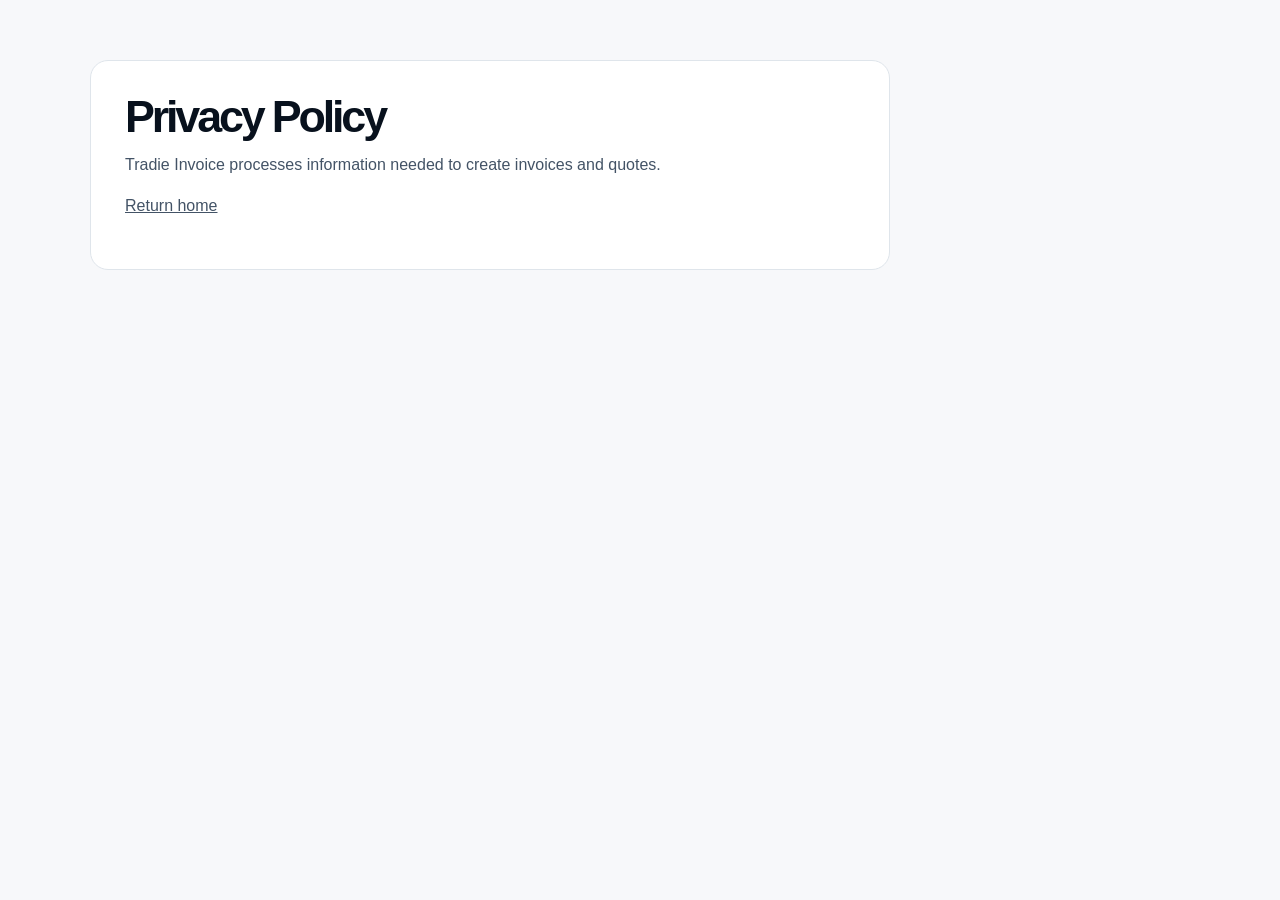
==== docs/privacy.html @ d1709509 "Add privacy page" ====
<!doctype html><html><head><meta charset="utf-8"><title>Privacy — Tradie Invoice</title><link rel="stylesheet" href="style.css"></head><body><main class="legal"><div class="wrap"><article><h1>Privacy Policy</h1><p>Tradie Invoice processes information needed to create invoices and quotes.</p><p><a href="index.html">Return home</a></p></article></div></main></body></html>
---- docs/style.css ----
:root{--ink:#08111d;--panel:#101d2c;--yellow:#ffc107;--paper:#f7f8fa;--muted:#607083;--line:#dfe5eb}*{box-sizing:border-box}html{scroll-behavior:smooth}body{margin:0;font-family:Inter,Arial,sans-serif;color:var(--ink);background:var(--paper);line-height:1.55}a{color:inherit}.wrap{width:min(1100px,calc(100% - 36px));margin:auto}.top{background:var(--ink);color:#fff}.nav{min-height:72px;display:flex;align-items:center;justify-content:space-between;gap:18px}.brand{font-weight:900;letter-spacing:-.04em;font-size:1.35rem}.brand span{color:var(--yellow)}.navlinks{display:flex;gap:18px;align-items:center;font-weight:700;font-size:.92rem}.navlinks a{text-decoration:none}.hero{background:linear-gradient(135deg,#08111d 0%,#11263b 100%);color:#fff;padding:82px 0 90px}.hero-grid{display:grid;grid-template-columns:1.2fr .8fr;gap:46px;align-items:center}.eyebrow{display:inline-block;background:rgba(255,193,7,.14);color:#ffd451;border:1px solid rgba(255,193,7,.35);padding:7px 11px;border-radius:999px;font-size:.82rem;font-weight:800;text-transform:uppercase;letter-spacing:.08em}h1{font-size:clamp(2.8rem,7vw,5.6rem);line-height:.94;letter-spacing:-.07em;margin:22px 0}h1 span{color:var(--yellow)}.lead{font-size:1.2rem;color:#d4deea;max-width:680px}.actions{display:flex;gap:12px;flex-wrap:wrap;margin-top:30px}.btn{display:inline-flex;align-items:center;justify-content:center;min-height:52px;padding:0 21px;border-radius:10px;text-decoration:none;font-weight:900}.btn-primary{background:var(--yellow);color:#111}.btn-secondary{border:1px solid #53677c;color:#fff}.trial{background:#fff;color:var(--ink);border-radius:22px;padding:28px;box-shadow:0 24px 70px rgba(0,0,0,.27)}.trial h2{margin:0 0 8px;font-size:1.65rem}.trial-number{font-weight:950;font-size:4rem;line-height:1;color:#e4a900;margin:16px 0}.trial p{color:var(--muted)}.tick{display:flex;gap:10px;margin:12px 0;font-weight:750}.tick b{color:#0b8f51}.section{padding:76px 0}.section h2{font-size:clamp(2rem,4vw,3.2rem);letter-spacing:-.05em;margin:0 0 14px}.sub{color:var(--muted);max-width:680px;margin:0 0 34px}.cards{display:grid;grid-template-columns:repeat(3,1fr);gap:18px}.card{background:#fff;border:1px solid var(--line);border-radius:17px;padding:25px}.num{width:42px;height:42px;border-radius:10px;background:var(--yellow);display:grid;place-items:center;font-weight:950}.card h3{margin:18px 0 8px}.card p{color:var(--muted);margin:0}.dark{background:var(--ink);color:#fff}.dark .sub{color:#adbdcd}.features{display:grid;grid-template-columns:repeat(2,1fr);gap:14px}.feature{border:1px solid #263b50;background:#0d1a28;padding:20px;border-radius:14px}.feature strong{display:block;margin-bottom:4px}.feature span{color:#adbdcd}.cta{padding:65px 0}.cta-box{background:var(--yellow);border-radius:22px;padding:40px;display:flex;align-items:center;justify-content:space-between;gap:25px}.cta-box h2{margin:0;font-size:clamp(2rem,4vw,3.2rem);letter-spacing:-.05em}.cta-box p{margin:8px 0 0}.cta-box .btn{background:var(--ink);color:#fff;white-space:nowrap}.legal{padding:60px 0}.legal article{max-width:800px;background:#fff;border:1px solid var(--line);border-radius:18px;padding:34px}.legal h1{font-size:2.8rem;color:var(--ink);margin:0 0 12px}.legal h2{margin-top:30px}.legal p,.legal li{color:#435366}.footer{border-top:1px solid var(--line);padding:28px 0;color:var(--muted);font-size:.9rem}.footer-row{display:flex;justify-content:space-between;gap:18px;flex-wrap:wrap}.footer a{margin-left:16px}@media(max-width:780px){.navlinks a:not(.nav-cta){display:none}.hero-grid,.cards,.features{grid-template-columns:1fr}.hero{padding:58px 0}.trial{margin-top:8px}.cta-box{align-items:flex-start;flex-direction:column}.section{padding:58px 0}}
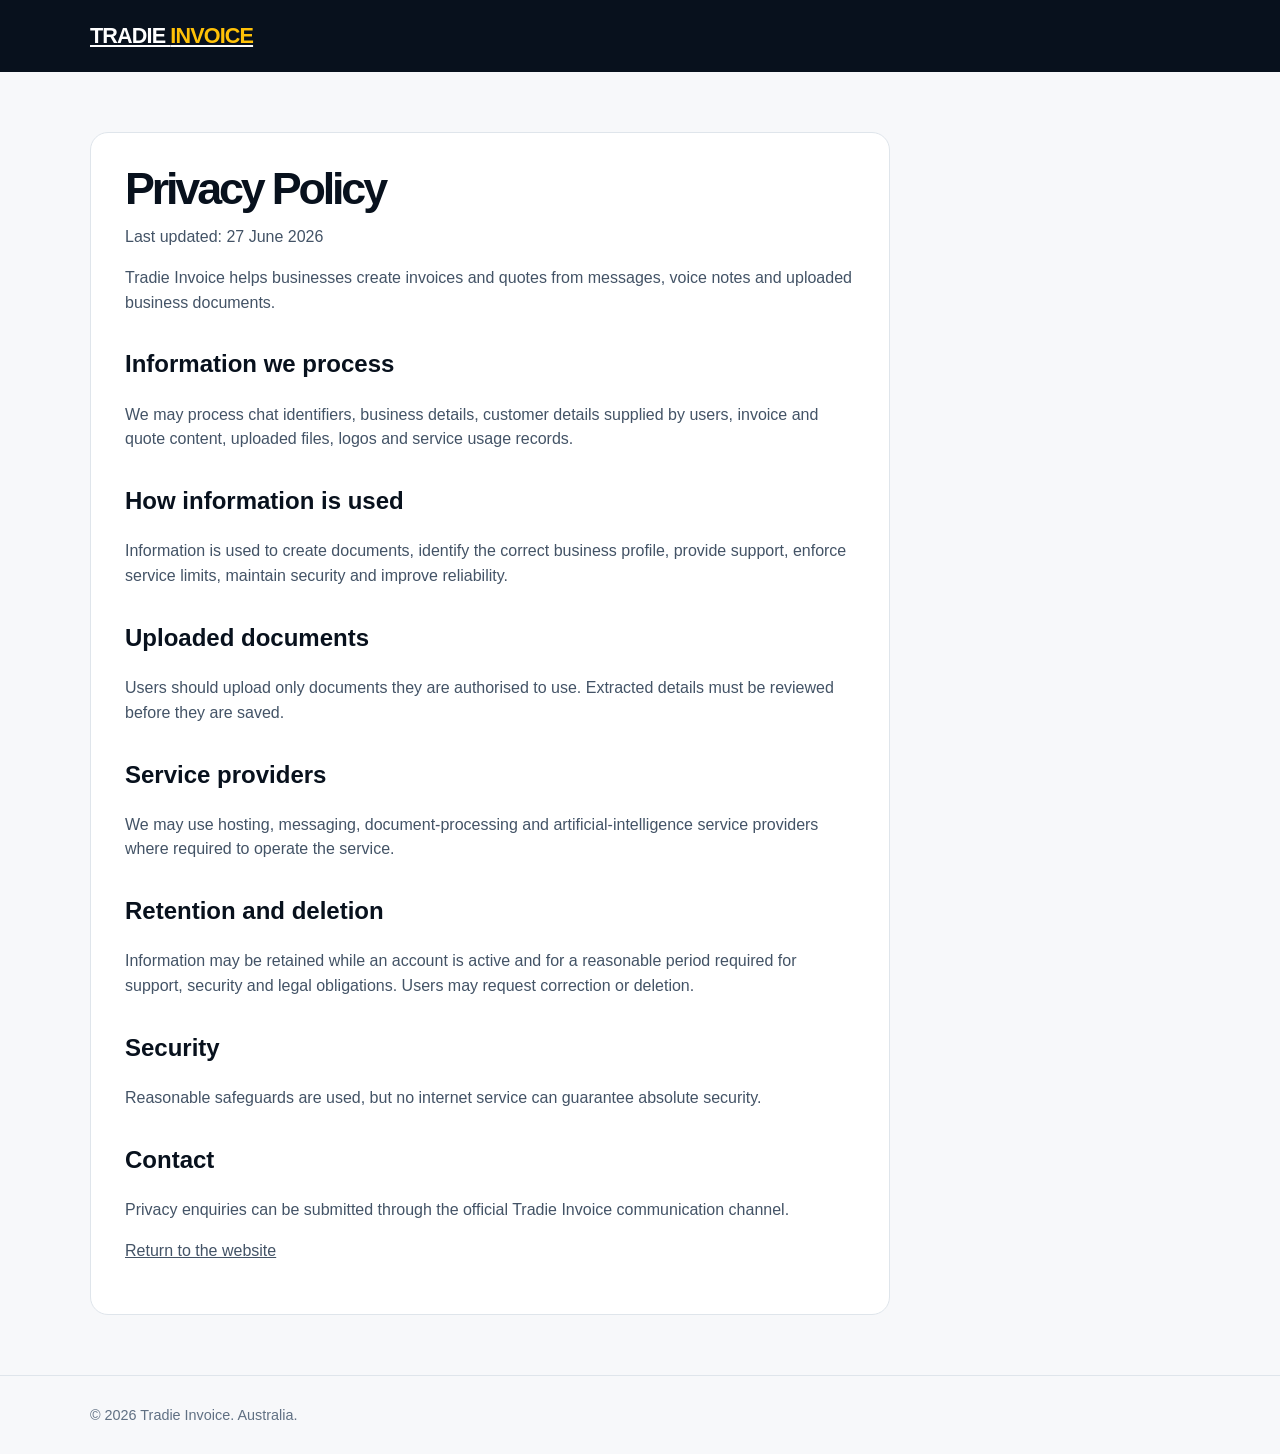
==== commit 3865348c: "Expand privacy policy" ====
--- a/docs/privacy.html
+++ b/docs/privacy.html
@@ -1 +1,4 @@
-<!doctype html><html><head><meta charset="utf-8"><title>Privacy — Tradie Invoice</title><link rel="stylesheet" href="style.css"></head><body><main class="legal"><div class="wrap"><article><h1>Privacy Policy</h1><p>Tradie Invoice processes information needed to create invoices and quotes.</p><p><a href="index.html">Return home</a></p></article></div></main></body></html>+<!doctype html>
+<html lang="en">
+<head><meta charset="utf-8"><meta name="viewport" content="width=device-width,initial-scale=1"><title>Privacy — Tradie Invoice</title><link rel="stylesheet" href="style.css"></head>
+<body><header class="top"><div class="wrap nav"><a class="brand" href="index.html">TRADIE <span>INVOICE</span></a></div></header><main class="legal"><div class="wrap"><article><h1>Privacy Policy</h1><p>Last updated: 27 June 2026</p><p>Tradie Invoice helps businesses create invoices and quotes from messages, voice notes and uploaded business documents.</p><h2>Information we process</h2><p>We may process chat identifiers, business details, customer details supplied by users, invoice and quote content, uploaded files, logos and service usage records.</p><h2>How information is used</h2><p>Information is used to create documents, identify the correct business profile, provide support, enforce service limits, maintain security and improve reliability.</p><h2>Uploaded documents</h2><p>Users should upload only documents they are authorised to use. Extracted details must be reviewed before they are saved.</p><h2>Service providers</h2><p>We may use hosting, messaging, document-processing and artificial-intelligence service providers where required to operate the service.</p><h2>Retention and deletion</h2><p>Information may be retained while an account is active and for a reasonable period required for support, security and legal obligations. Users may request correction or deletion.</p><h2>Security</h2><p>Reasonable safeguards are used, but no internet service can guarantee absolute security.</p><h2>Contact</h2><p>Privacy enquiries can be submitted through the official Tradie Invoice communication channel.</p><p><a href="index.html">Return to the website</a></p></article></div></main><footer class="footer"><div class="wrap">© 2026 Tradie Invoice. Australia.</div></footer></body></html>
